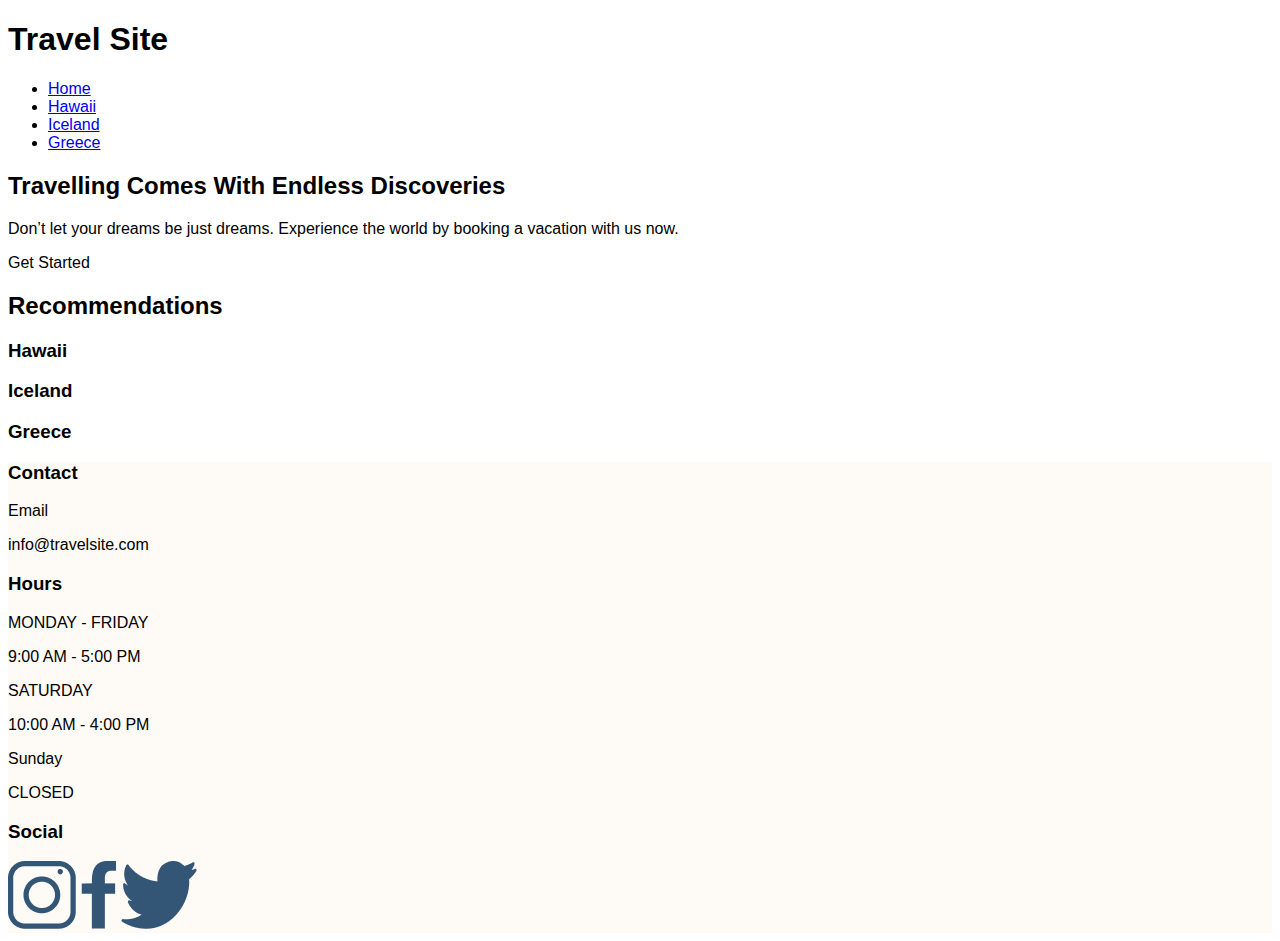
==== index.html @ 272d27a5 "travel site html code" ====
<!DOCTYPE html>
<html lang="en">
<head>
    <meta charset="UTF-8">
    <meta http-equiv="X-UA-Compatible" content="IE=edge">
    <meta name="viewport" content="width=device-width, initial-scale=1.0">
    <link rel="stylesheet" href="./css/global.css">
    <link rel="stylesheet" href="./css/main.css">
    <title>Travel Site</title>
</head>
<body>
    <header>
        <nav>
            <h1>Travel Site</h1>
            <ul>
                <li><a href="./index.html">Home</a></li>
                <li><a href="./pages/hawaii.html">Hawaii</a></li>
                <li><a href="./pages/iceland.html">Iceland</a></li>
                <li><a href="./pages/greece.html">Greece</a></li>
            </ui>
        </nav>

    </header>

    <main>
        <section>
            <h2>Travelling Comes With Endless Discoveries</h2>
            <p>Don’t let your dreams be just dreams. Experience the world by booking a vacation with us now.</p>
            <a>Get Started</a>
        </section>
        <section>
            <h2>
                Recommendations
            </h2>
            <div>
                <div>
                    <h3>Hawaii</h3>
                </div>
                <div>
                    <h3>Iceland</h3>
                </div>
                <div>
                    <h3>Greece</h3>
                </div>
            </div>
    
        </section>
    </main>



    <footer>
        <div>
            <h3>Contact</h3>
            <div>
                <p>Email</p>
                <p>info@travelsite.com</p>
            </div>
        </div>
      
        <div>
            <h3>Hours</h3>
            <div>
                <p>MONDAY - FRIDAY</p>
                <p>9:00 AM - 5:00 PM</p>
            </div>
            <div>
                <p>SATURDAY</p>
                <p>10:00 AM - 4:00 PM</p>
            </div>
                <p>Sunday</p>
                <p>CLOSED</p>
            </div>

        </div>
        <div>
            <h3>Social</h3>
            <div>
                <img src="./assets/images/icon-instagram.png" alt="instagram icon"/>
                <img src="./assets/images/icon-facebook.png" alt="facebook icon"/>
                <img src="./assets/images/icon-twitter.png" alt="twitter icon"/>
            </div>
        </div>
    </footer>
    
</body>
</html>
---- css/global.css ----
* {
    font-family: Verdana, Geneva, Tahoma, sans-serif;

}

html {
    width: 1280px;
}



footer {
    background-color: #FEFAF5;
}
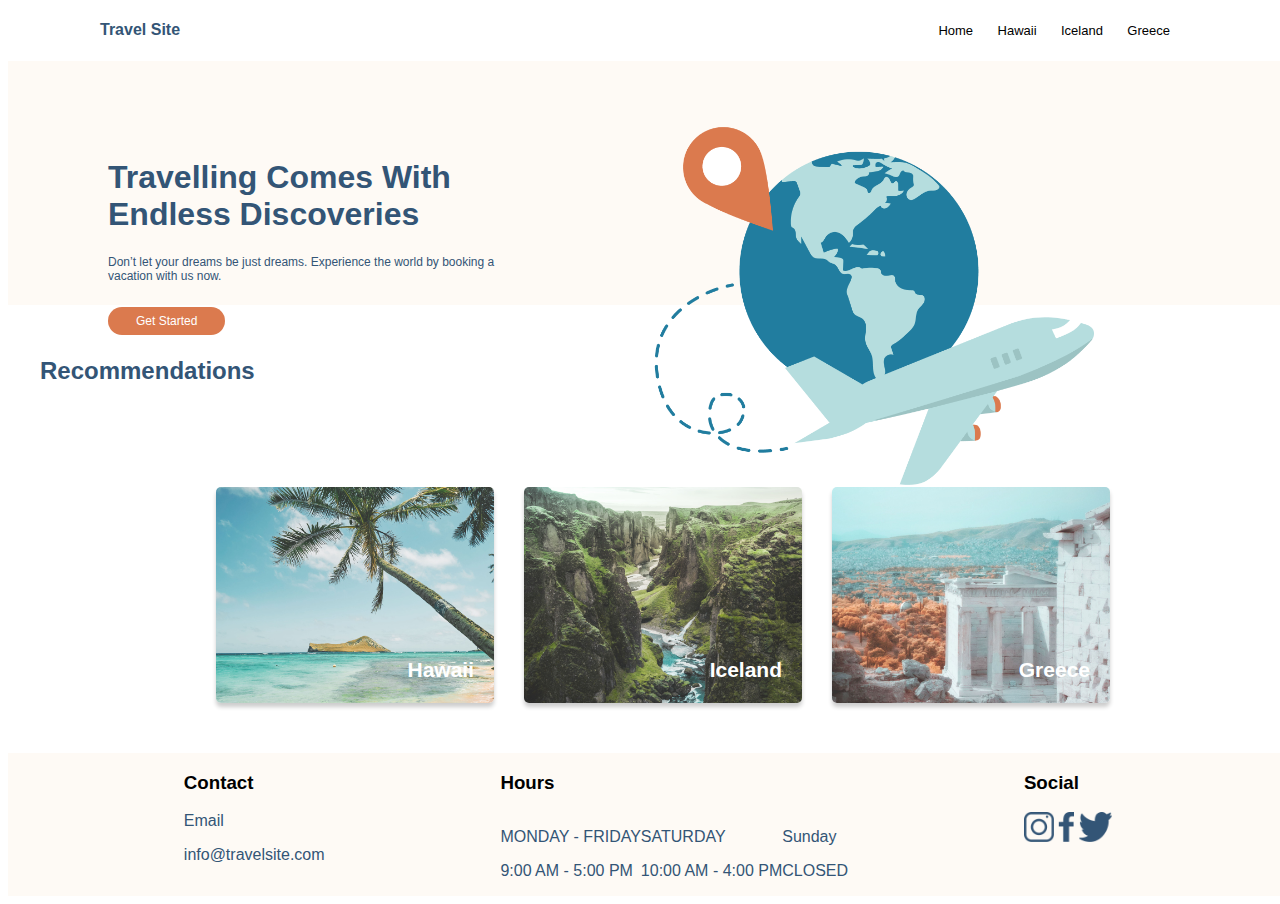
==== commit 7882df5e: "destionations & css" ====
--- a/index.html
+++ b/index.html
@@ -11,37 +11,48 @@
 <body>
     <header>
         <nav>
-            <h1>Travel Site</h1>
+            <h4 class="nav--title">Travel Site</h4>
             <ul>
-                <li><a href="./index.html">Home</a></li>
-                <li><a href="./pages/hawaii.html">Hawaii</a></li>
-                <li><a href="./pages/iceland.html">Iceland</a></li>
-                <li><a href="./pages/greece.html">Greece</a></li>
+                <li class="nav--item"><a class="no-link-decor" href="./index.html">Home</a></li>
+                <li class="nav--item"><a class="no-link-decor" href="./pages/hawaii.html">Hawaii</a></li>
+                <li class="nav--item"><a class="no-link-decor" href="./pages/iceland.html">Iceland</a></li>
+                <li class="nav--item"><a class="no-link-decor" href="./pages/greece.html">Greece</a></li>
             </ui>
         </nav>
 
     </header>
 
     <main>
-        <section>
-            <h2>Travelling Comes With Endless Discoveries</h2>
-            <p>Don’t let your dreams be just dreams. Experience the world by booking a vacation with us now.</p>
-            <a>Get Started</a>
+        <section class="hero-section">
+            <div class="hero--info">
+                <h1 class="hero--info__title">Travelling Comes With <br> Endless Discoveries</h1>
+                <p class="hero--info__description" >Don’t let your dreams be just dreams. Experience the world by booking a <br>vacation with us now.</p>
+                <a class="hero--info__link no-link-decor" href="/">Get Started</a>
+            </div>
+            <div class="hero--image-container">
+                <img class="hero--image" src="./assets/images/hero.png"/>
+            </div>
+            
         </section>
-        <section>
-            <h2>
-                Recommendations
-            </h2>
-            <div>
-                <div>
-                    <h3>Hawaii</h3>
-                </div>
-                <div>
-                    <h3>Iceland</h3>
-                </div>
-                <div>
-                    <h3>Greece</h3>
-                </div>
+        <section class="recommendations-section">
+            <h2 class="recommendations-title">Recommendations </h2>
+            <div class="recommendations-container">
+                <a href="./pages/hawaii.html" >
+                    <div class="recommendations-card recommendations-card-one">
+                        <h3 class="recommendations-card-title">Hawaii</h3>
+                    </div>
+                </a>
+                <a href="./pages/iceland.html" >
+                    <div class="recommendations-card recommendations-card-two">
+                        <h3 class="recommendations-card-title">Iceland</h3>
+                    </div>
+                </a>
+                
+                <a href="./pages/greece.html">
+                    <div class="recommendations-card recommendations-card-three">
+                        <h3 class="recommendations-card-title">Greece</h3>
+                    </div>
+                </a>
             </div>
     
         </section>
@@ -49,8 +60,8 @@
 
 
 
-    <footer>
-        <div>
+    <footer class="footer">
+        <div class="footer-contact">
             <h3>Contact</h3>
             <div>
                 <p>Email</p>
@@ -58,27 +69,30 @@
             </div>
         </div>
       
-        <div>
-            <h3>Hours</h3>
-            <div>
-                <p>MONDAY - FRIDAY</p>
-                <p>9:00 AM - 5:00 PM</p>
-            </div>
-            <div>
-                <p>SATURDAY</p>
-                <p>10:00 AM - 4:00 PM</p>
-            </div>
-                <p>Sunday</p>
-                <p>CLOSED</p>
+        <div class="footer--hours">
+            <h3 class="footer-hours__title">Hours</h3>
+            <div class="footer-hours__container">
+                <div class="footer--hours__weekdays">
+                    <p>MONDAY - FRIDAY</p>
+                    <p>9:00 AM - 5:00 PM</p>
+                </div>
+                <div class="footer--hours__sat">
+                    <p>SATURDAY</p>
+                    <p>10:00 AM - 4:00 PM</p>
+                </div>
+                <div class="footer--hours__sun">
+                    <p>Sunday</p>
+                    <p>CLOSED</p>
+                </div>
             </div>
 
         </div>
-        <div>
-            <h3>Social</h3>
-            <div>
-                <img src="./assets/images/icon-instagram.png" alt="instagram icon"/>
-                <img src="./assets/images/icon-facebook.png" alt="facebook icon"/>
-                <img src="./assets/images/icon-twitter.png" alt="twitter icon"/>
+        <div class="footer--socials">
+            <h3 class="footer--socials__title">Social</h3>
+            <div class="footer--socials__container">
+                <img class="footer--social__icon" src="./assets/images/icon-instagram.png" alt="instagram icon"/>
+                <img class="footer--social__icon" src="./assets/images/icon-facebook.png" alt="facebook icon"/>
+                <img class="footer--social__icon" src="./assets/images/icon-twitter.png" alt="twitter icon"/>
             </div>
         </div>
     </footer>
--- a/css/global.css
+++ b/css/global.css
@@ -1,14 +1,88 @@
+*, *::before, *::after {
+    box-sizing: border-box;
+}
+
+
 * {
     font-family: Verdana, Geneva, Tahoma, sans-serif;
 
 }
 
-html {
+body {
     width: 1280px;
+    max-width: 1280px;
+}
+
+li {
+    list-style: none;
+
+
+}
+
+h1 {
+    font-size: 32px;
+}
+
+.no-link-decor {
+    text-decoration: none;
+    color: black;
 }
 
 
+.footer {
+    display: flex;
+    background-color: #FEFAF5;
+    justify-content: space-evenly;
+}
 
-footer {
-    background-color: #FEFAF5;
+.footer-hours__container {
+    display: flex;
+
+    
+
+}
+
+.footer--socials__container {
+
+
+
+}
+
+.footer--social__icon {
+    height: 30px;
+
+    
+}
+
+
+nav {
+    display: flex;
+    align-items: center;
+    justify-content: space-between;
+    background-color: #FFFFFF;
+    position: fixed;
+    top: 0;
+    left: 0;
+    width: 100%;
+    max-width: 1280px;
+    padding: 0px 100px
+
+
+}
+
+.nav--item {
+    display: inline;
+    padding-bottom: 5px;
+    margin: 0px 10px;
+    color: black;
+    font-size: 13px;
+}
+
+h4, h1, h2, p {
+    color: #335576;
+}
+
+.nav--item:hover {
+    border-bottom: 4px solid #DB7A4E;
+
 }--- a/css/main.css
+++ b/css/main.css
@@ -0,0 +1,91 @@
+.hero-section {
+    background-color: #FEFAF5;
+    height: 33vh;
+    display: flex;
+    padding-top: 100px;
+
+
+}
+
+.hero--info {
+    padding: 30px 30px;
+    margin-left: 70px;
+    margin-right: 80px;
+}
+
+.hero--image {
+    width: 440px;
+    margin: 10px 50px;
+
+ 
+}
+
+.hero--info__description {
+    font-size: 12px;
+    margin-bottom: 28px;
+}
+
+.hero--info__link {
+    background-color: #DB7A4E;
+    padding: 7px 28px;
+    border-radius: 20px;
+    color: white;
+    font-size: 12px;
+}
+
+.recommendations-section {
+ 
+    display: flexbox;
+
+}
+
+.recommendations-title {
+    padding: 2rem;
+
+}
+
+.recommendations-container{
+    display: flex;
+    justify-content: center;
+    padding: 50px;
+
+} 
+
+.recommendations-card {
+    width: 278px;
+    height: 24vh;
+    background-position: center;
+    background-size: cover;
+    margin-left: 30px;
+    position: relative;
+    box-shadow: 0px 4px 4px rgba(0, 0, 0, 0.2);
+    border-radius: 5px;
+}
+
+.recommendations-card-one{
+    background-image: url('../assets/images/hawaii.jpg');
+
+}
+
+.recommendations-card-two{
+    background-image: url('../assets/images/iceland.jpg');
+
+ 
+}
+
+.recommendations-card-three{
+    background-image: url('../assets/images/greece.jpg');  
+
+}
+
+
+
+.recommendations-card-title {
+    position: absolute;
+    bottom: 0;
+    right: 0;
+    margin-right: 20px;
+    color: white;
+    font-size: 21px;
+
+}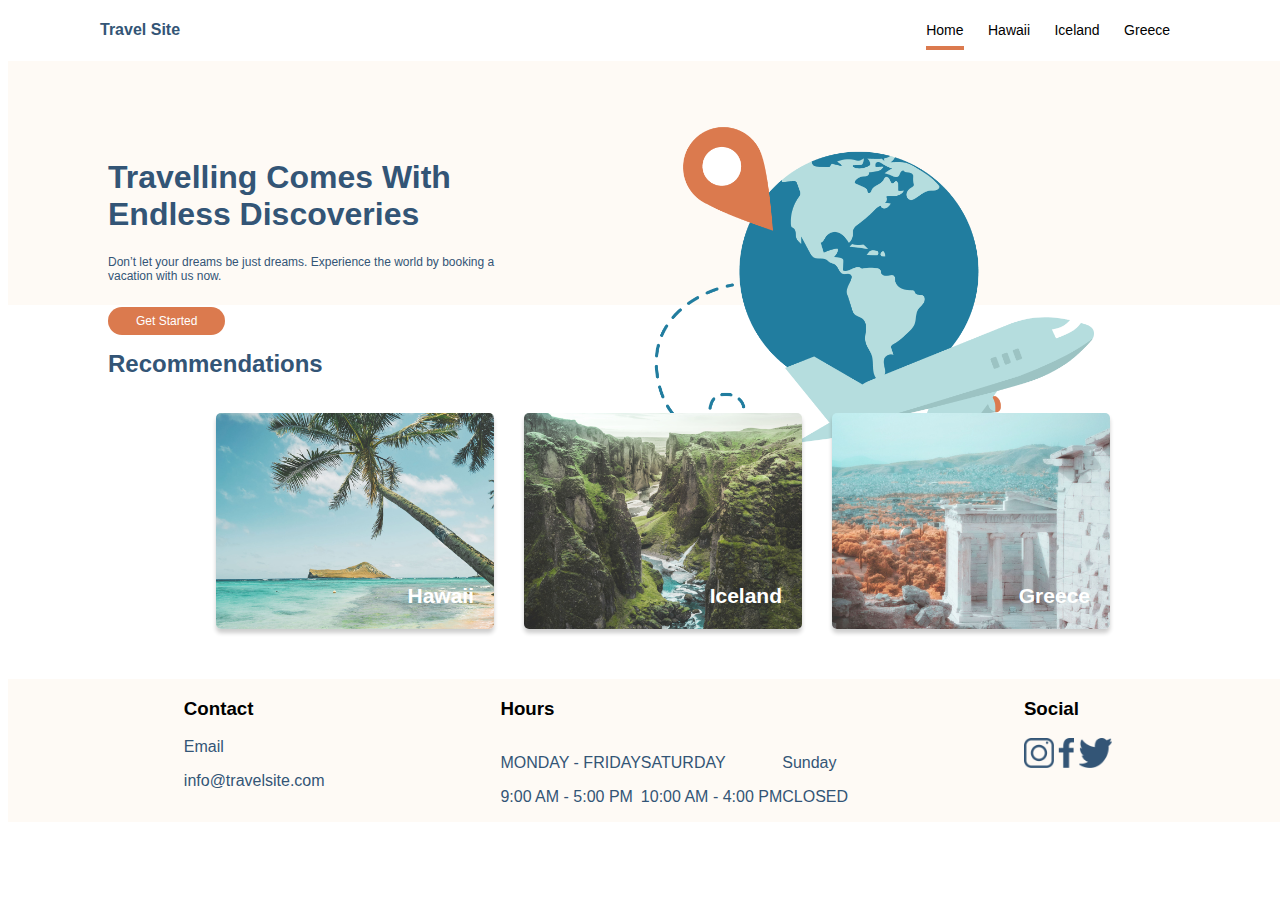
==== commit b09b37b8: "nav & css" ====
--- a/index.html
+++ b/index.html
@@ -11,9 +11,9 @@
 <body>
     <header>
         <nav>
-            <h4 class="nav--title">Travel Site</h4>
+            <a href="./index.html" class="no-link-decor"><h4 class="nav--title">Travel Site</h4></a>
             <ul>
-                <li class="nav--item"><a class="no-link-decor" href="./index.html">Home</a></li>
+                <li class="nav--item nav--item--current"><a class="no-link-decor" href="./index.html">Home</a></li>
                 <li class="nav--item"><a class="no-link-decor" href="./pages/hawaii.html">Hawaii</a></li>
                 <li class="nav--item"><a class="no-link-decor" href="./pages/iceland.html">Iceland</a></li>
                 <li class="nav--item"><a class="no-link-decor" href="./pages/greece.html">Greece</a></li>
--- a/css/global.css
+++ b/css/global.css
@@ -72,10 +72,10 @@
 
 .nav--item {
     display: inline;
-    padding-bottom: 5px;
+    padding-bottom: 8px;
     margin: 0px 10px;
     color: black;
-    font-size: 13px;
+    font-size: 14px;
 }
 
 h4, h1, h2, p {
@@ -85,4 +85,8 @@
 .nav--item:hover {
     border-bottom: 4px solid #DB7A4E;
 
+}
+
+.nav--item--current{
+    border-bottom: 4px solid #DB7A4E;
 }--- a/css/main.css
+++ b/css/main.css
@@ -40,14 +40,16 @@
 }
 
 .recommendations-title {
-    padding: 2rem;
+    padding-left: 100px;
+    padding-top: 25px;
+    padding-bottom: 15px;
 
 }
 
 .recommendations-container{
     display: flex;
     justify-content: center;
-    padding: 50px;
+    padding-bottom: 50px;
 
 } 
 
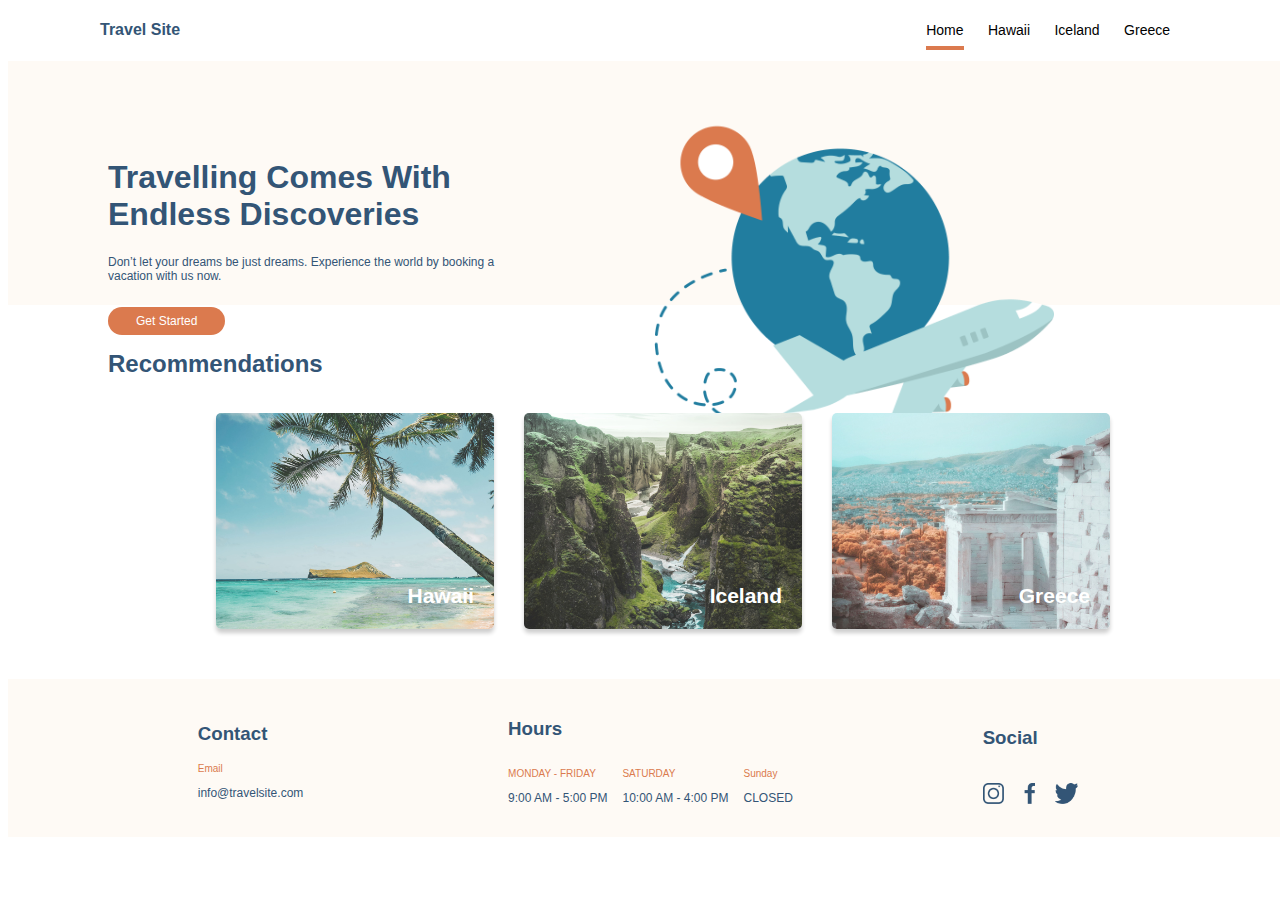
==== commit 14a35e14: "bug fixed" ====
--- a/index.html
+++ b/index.html
@@ -63,26 +63,26 @@
     <footer class="footer">
         <div class="footer-contact">
             <h3>Contact</h3>
-            <div>
-                <p>Email</p>
-                <p>info@travelsite.com</p>
+            <div >
+                <p class="footer-subheading">Email</p>
+                <p class="footer-description">info@travelsite.com</p>
             </div>
         </div>
       
         <div class="footer--hours">
             <h3 class="footer-hours__title">Hours</h3>
             <div class="footer-hours__container">
-                <div class="footer--hours__weekdays">
-                    <p>MONDAY - FRIDAY</p>
-                    <p>9:00 AM - 5:00 PM</p>
+                <div class="footer--hours__container-subcontainer">
+                    <p class="footer-subheading">MONDAY - FRIDAY</p>
+                    <p class="footer-description">9:00 AM - 5:00 PM</p>
                 </div>
-                <div class="footer--hours__sat">
-                    <p>SATURDAY</p>
-                    <p>10:00 AM - 4:00 PM</p>
+                <div class="footer--hours__container-subcontainer">
+                    <p class="footer-subheading">SATURDAY</p>
+                    <p class="footer-description">10:00 AM - 4:00 PM</p>
                 </div>
-                <div class="footer--hours__sun">
-                    <p>Sunday</p>
-                    <p>CLOSED</p>
+                <div class="footer--hours__container-subcontainer">
+                    <p class="footer-subheading">Sunday</p>
+                    <p class="footer-description">CLOSED</p>
                 </div>
             </div>
 
@@ -90,9 +90,16 @@
         <div class="footer--socials">
             <h3 class="footer--socials__title">Social</h3>
             <div class="footer--socials__container">
-                <img class="footer--social__icon" src="./assets/images/icon-instagram.png" alt="instagram icon"/>
-                <img class="footer--social__icon" src="./assets/images/icon-facebook.png" alt="facebook icon"/>
-                <img class="footer--social__icon" src="./assets/images/icon-twitter.png" alt="twitter icon"/>
+                <a href="https://instagram.com/" target="_blank" class="footer--social--link no-link-decor">
+                    <img class="footer--social__icon" src="./assets/images/icon-instagram.png" alt="instagram icon"/>
+                </a>
+                <a href="https://facebook.com/" target="_blank"  class="footer--social--link no-link-decor"> 
+                    <img class="footer--social__icon" src="./assets/images/icon-facebook.png" alt="facebook icon"/>
+                </a>
+                <a href="https://twitter.com/" target="_blank"  class="footer--social--link no-link-decor">
+                    <img class="footer--social__icon" src="./assets/images/icon-twitter.png" alt="twitter icon"/>
+                </a>
+    
             </div>
         </div>
     </footer>
--- a/css/global.css
+++ b/css/global.css
@@ -33,6 +33,9 @@
     display: flex;
     background-color: #FEFAF5;
     justify-content: space-evenly;
+    padding-bottom: 20px;
+    padding-top: 20px;
+    align-items: center;
 }
 
 .footer-hours__container {
@@ -43,13 +46,19 @@
 }
 
 .footer--socials__container {
-
+    display: flex;
+    justify-content: justify-content;
+    align-items: center;
 
 
 }
 
 .footer--social__icon {
-    height: 30px;
+    height: 21px;
+    width: auto;
+    margin-right:20px;
+    margin-top: 16px;
+
 
     
 }
@@ -78,7 +87,7 @@
     font-size: 14px;
 }
 
-h4, h1, h2, p {
+h4, h1, h2, p, h3 {
     color: #335576;
 }
 
@@ -89,4 +98,25 @@
 
 .nav--item--current{
     border-bottom: 4px solid #DB7A4E;
-}+}
+
+.footer-subheading {
+    color: #DB7A4E;
+    font-size: 10px;
+
+}
+
+
+.footer-description {
+    font-size: 12px;
+}
+
+.footer-hours__title{
+    padding-left: 15px;
+}
+
+.footer--hours__container-subcontainer {
+    padding-left: 15px;
+}
+
+
--- a/css/main.css
+++ b/css/main.css
@@ -3,6 +3,7 @@
     height: 33vh;
     display: flex;
     padding-top: 100px;
+    padding-bottom: 100px;
 
 
 }
@@ -14,8 +15,9 @@
 }
 
 .hero--image {
-    width: 440px;
+    width: 400px;
     margin: 10px 50px;
+    position: relative;
 
  
 }
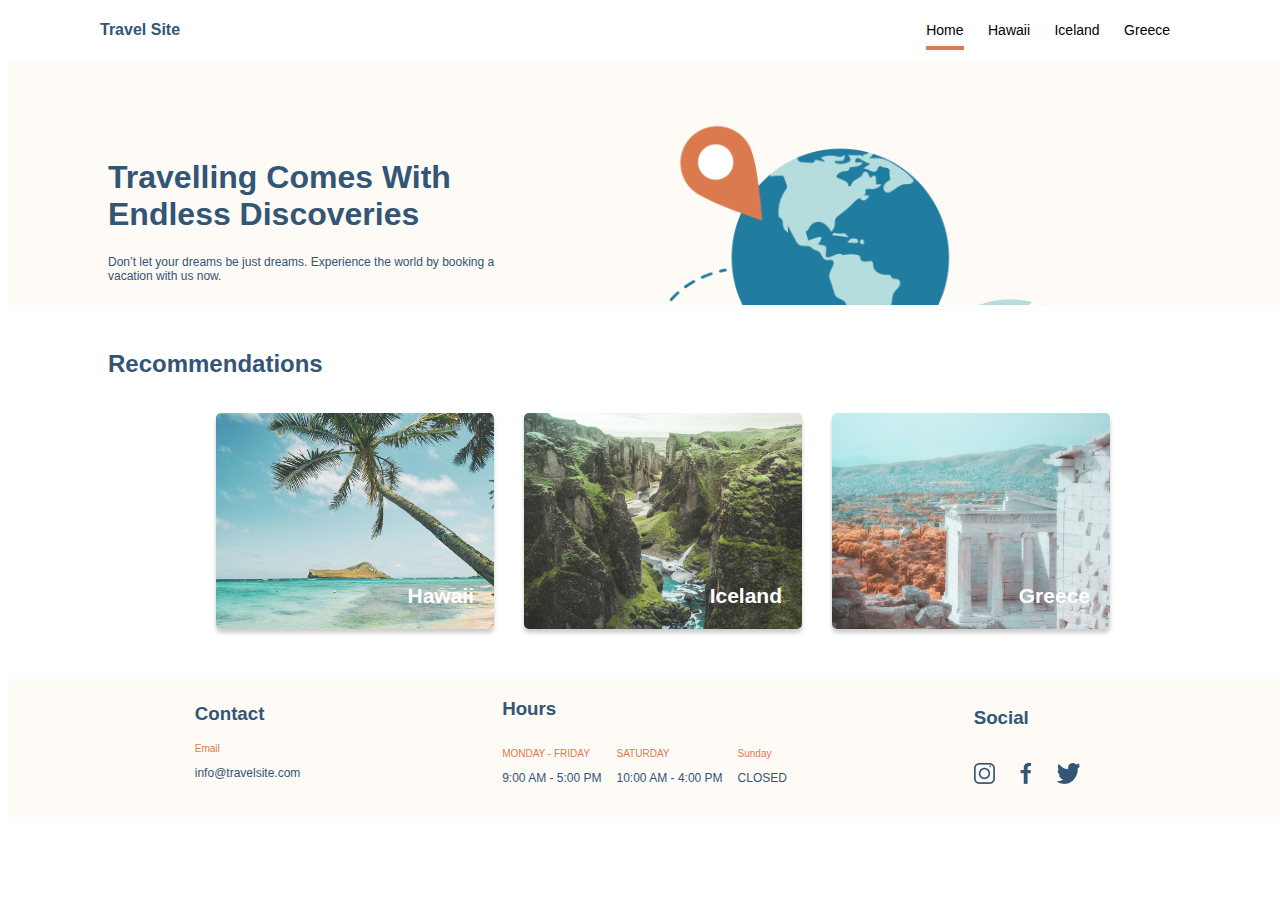
==== commit 5d380afd: "final commit" ====
--- a/index.html
+++ b/index.html
@@ -61,7 +61,7 @@
 
 
     <footer class="footer">
-        <div class="footer-contact">
+        <div class="footer-contact footer-container">
             <h3>Contact</h3>
             <div >
                 <p class="footer-subheading">Email</p>
@@ -69,7 +69,7 @@
             </div>
         </div>
       
-        <div class="footer--hours">
+        <div class="footer--hours footer-container">
             <h3 class="footer-hours__title">Hours</h3>
             <div class="footer-hours__container">
                 <div class="footer--hours__container-subcontainer">
@@ -87,8 +87,11 @@
             </div>
 
         </div>
-        <div class="footer--socials">
-            <h3 class="footer--socials__title">Social</h3>
+        <div class="footer--socials footer-container">
+            <div>
+                <h3 class="footer--socials__title">Social</h3>
+            </div>
+           
             <div class="footer--socials__container">
                 <a href="https://instagram.com/" target="_blank" class="footer--social--link no-link-decor">
                     <img class="footer--social__icon" src="./assets/images/icon-instagram.png" alt="instagram icon"/>
--- a/css/global.css
+++ b/css/global.css
@@ -34,7 +34,7 @@
     background-color: #FEFAF5;
     justify-content: space-evenly;
     padding-bottom: 20px;
-    padding-top: 20px;
+    justify-content: justify-content;
     align-items: center;
 }
 
@@ -45,18 +45,10 @@
 
 }
 
-.footer--socials__container {
-    display: flex;
-    justify-content: justify-content;
-    align-items: center;
-
-
-}
-
 .footer--social__icon {
     height: 21px;
     width: auto;
-    margin-right:20px;
+    margin-right:21px;
     margin-top: 16px;
 
 
@@ -74,7 +66,8 @@
     left: 0;
     width: 100%;
     max-width: 1280px;
-    padding: 0px 100px
+    padding: 0px 100px;
+    z-index: 999;
 
 
 }
--- a/css/main.css
+++ b/css/main.css
@@ -4,7 +4,7 @@
     display: flex;
     padding-top: 100px;
     padding-bottom: 100px;
-
+    overflow: hidden;
 
 }
 
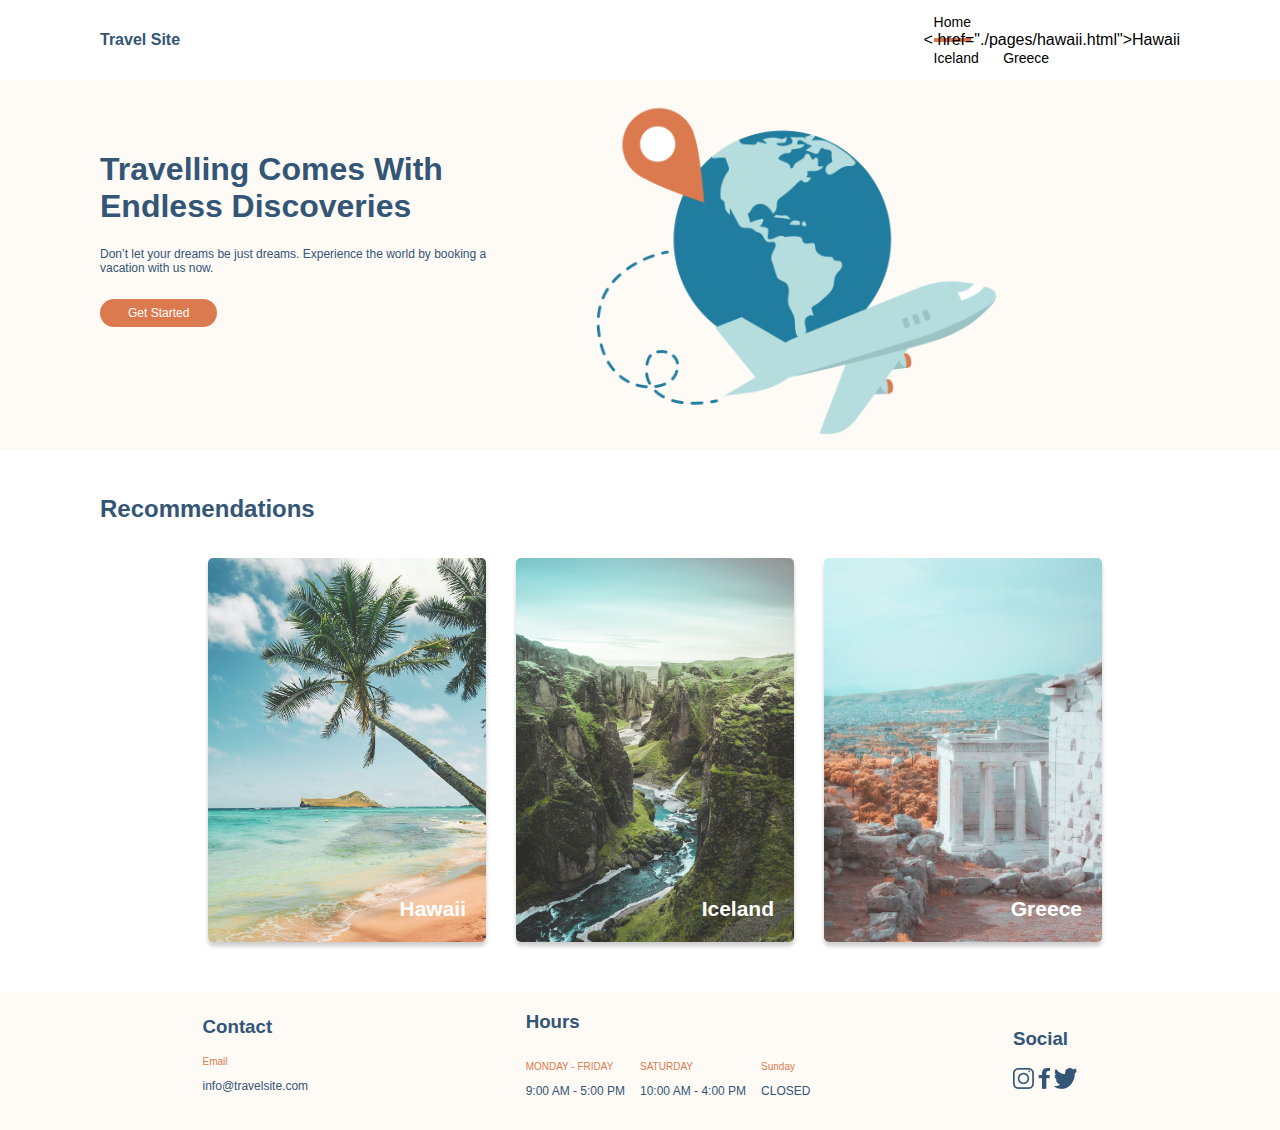
==== commit 63a916c6: "final commit" ====
--- a/index.html
+++ b/index.html
@@ -10,19 +10,22 @@
 </head>
 <body>
     <header>
+        <!--Navigation Section  -->
         <nav>
             <a href="./index.html" class="no-link-decor"><h4 class="nav--title">Travel Site</h4></a>
             <ul>
                 <li class="nav--item nav--item--current"><a class="no-link-decor" href="./index.html">Home</a></li>
-                <li class="nav--item"><a class="no-link-decor" href="./pages/hawaii.html">Hawaii</a></li>
+                <li class="no-link-decor"li class="nav--item">< href="./pages/hawaii.html">Hawaii</></li>
                 <li class="nav--item"><a class="no-link-decor" href="./pages/iceland.html">Iceland</a></li>
                 <li class="nav--item"><a class="no-link-decor" href="./pages/greece.html">Greece</a></li>
-            </ui>
+            </ul>
         </nav>
 
     </header>
 
+    <!--Main Home Page -->
     <main>
+        <!--Hero Section -->
         <section class="hero-section">
             <div class="hero--info">
                 <h1 class="hero--info__title">Travelling Comes With <br> Endless Discoveries</h1>
@@ -30,10 +33,12 @@
                 <a class="hero--info__link no-link-decor" href="/">Get Started</a>
             </div>
             <div class="hero--image-container">
-                <img class="hero--image" src="./assets/images/hero.png"/>
+                <img class="hero--image" src="./assets/images/hero.png" alt="airplane-around ">
             </div>
             
         </section>
+
+        <!-- Recommendations Section -->
         <section class="recommendations-section">
             <h2 class="recommendations-title">Recommendations </h2>
             <div class="recommendations-container">
@@ -59,8 +64,10 @@
     </main>
 
 
+    <!--Footer Section  -->
+    <footer class="footer">
 
-    <footer class="footer">
+        <!--Contact Section -->
         <div class="footer-contact footer-container">
             <h3>Contact</h3>
             <div >
@@ -69,6 +76,7 @@
             </div>
         </div>
       
+        <!--Hour Section -->
         <div class="footer--hours footer-container">
             <h3 class="footer-hours__title">Hours</h3>
             <div class="footer-hours__container">
@@ -87,6 +95,8 @@
             </div>
 
         </div>
+
+        <!--Social Section  -->
         <div class="footer--socials footer-container">
             <div>
                 <h3 class="footer--socials__title">Social</h3>
@@ -94,13 +104,13 @@
            
             <div class="footer--socials__container">
                 <a href="https://instagram.com/" target="_blank" class="footer--social--link no-link-decor">
-                    <img class="footer--social__icon" src="./assets/images/icon-instagram.png" alt="instagram icon"/>
+                    <img class="footer--social__icon" src="./assets/images/icon-instagram.png" alt="instagram icon">
                 </a>
                 <a href="https://facebook.com/" target="_blank"  class="footer--social--link no-link-decor"> 
-                    <img class="footer--social__icon" src="./assets/images/icon-facebook.png" alt="facebook icon"/>
+                    <img class="footer--social__icon" src="./assets/images/icon-facebook.png" alt="facebook icon">
                 </a>
                 <a href="https://twitter.com/" target="_blank"  class="footer--social--link no-link-decor">
-                    <img class="footer--social__icon" src="./assets/images/icon-twitter.png" alt="twitter icon"/>
+                    <img class="footer--social__icon" src="./assets/images/icon-twitter.png" alt="twitter icon">
                 </a>
     
             </div>
--- a/css/global.css
+++ b/css/global.css
@@ -1,3 +1,4 @@
+/* General Setup CSS */
 *, *::before, *::after {
     box-sizing: border-box;
 }
@@ -23,12 +24,56 @@
     font-size: 32px;
 }
 
+h4, h1, h2, p, h3 {
+    color: #335576;
+    
+}
+/* Need this to remove the white space from body margin */
+body{
+    margin: 0;
+}
+
 .no-link-decor {
     text-decoration: none;
     color: black;
 }
+/* Nav CSS */
+nav {
+    display: flex;
+    align-items: center;
+    justify-content: space-between;
+    background-color: #FFFFFF;
+    position: fixed;
+    top: 0;
+    left: 0;
+    width: 100%;
+    max-width: 1280px;
+    padding: 0px 100px;
+    z-index: 999;
+    height: 5rem;
+}
+
+.nav--item {
+    display: inline;
+    padding-bottom: 8px;
+    margin: 0px 10px;
+    color: black;
+    font-size: 14px;
+}
 
 
+
+.nav--item:hover {
+    border-bottom: 4px solid #DB7A4E;
+
+}
+
+.nav--item--current{
+    border-bottom: 4px solid #DB7A4E;
+}
+
+
+/* Footer CSS  */
 .footer {
     display: flex;
     background-color: #FEFAF5;
@@ -45,52 +90,18 @@
 
 }
 
+.footer--socials{
+
+}
+
 .footer--social__icon {
+
+    width: auto;
     height: 21px;
-    width: auto;
-    margin-right:21px;
-    margin-top: 16px;
+
 
 
     
-}
-
-
-nav {
-    display: flex;
-    align-items: center;
-    justify-content: space-between;
-    background-color: #FFFFFF;
-    position: fixed;
-    top: 0;
-    left: 0;
-    width: 100%;
-    max-width: 1280px;
-    padding: 0px 100px;
-    z-index: 999;
-
-
-}
-
-.nav--item {
-    display: inline;
-    padding-bottom: 8px;
-    margin: 0px 10px;
-    color: black;
-    font-size: 14px;
-}
-
-h4, h1, h2, p, h3 {
-    color: #335576;
-}
-
-.nav--item:hover {
-    border-bottom: 4px solid #DB7A4E;
-
-}
-
-.nav--item--current{
-    border-bottom: 4px solid #DB7A4E;
 }
 
 .footer-subheading {
--- a/css/main.css
+++ b/css/main.css
@@ -1,6 +1,7 @@
+/* Hero Section CSS */
 .hero-section {
     background-color: #FEFAF5;
-    height: 33vh;
+    height: 50vh;
     display: flex;
     padding-top: 100px;
     padding-bottom: 100px;
@@ -16,7 +17,7 @@
 
 .hero--image {
     width: 400px;
-    margin: 10px 50px;
+
     position: relative;
 
  
@@ -35,12 +36,13 @@
     font-size: 12px;
 }
 
+
+/* Recommendations Section CSS */
 .recommendations-section {
- 
     display: flexbox;
-
 }
 
+/* Section Heading of Recommendations */
 .recommendations-title {
     padding-left: 100px;
     padding-top: 25px;
@@ -48,16 +50,17 @@
 
 }
 
+/* Contains all Content */
 .recommendations-container{
     display: flex;
     justify-content: center;
     padding-bottom: 50px;
 
 } 
-
+/* Recommendations Cards Formatting in CSS */
 .recommendations-card {
     width: 278px;
-    height: 24vh;
+    height: 24rem;
     background-position: center;
     background-size: cover;
     margin-left: 30px;
@@ -66,6 +69,8 @@
     border-radius: 5px;
 }
 
+
+/* Hero Images */
 .recommendations-card-one{
     background-image: url('../assets/images/hawaii.jpg');
 
@@ -83,7 +88,7 @@
 }
 
 
-
+/* Recommedations Hero Title */
 .recommendations-card-title {
     position: absolute;
     bottom: 0;
